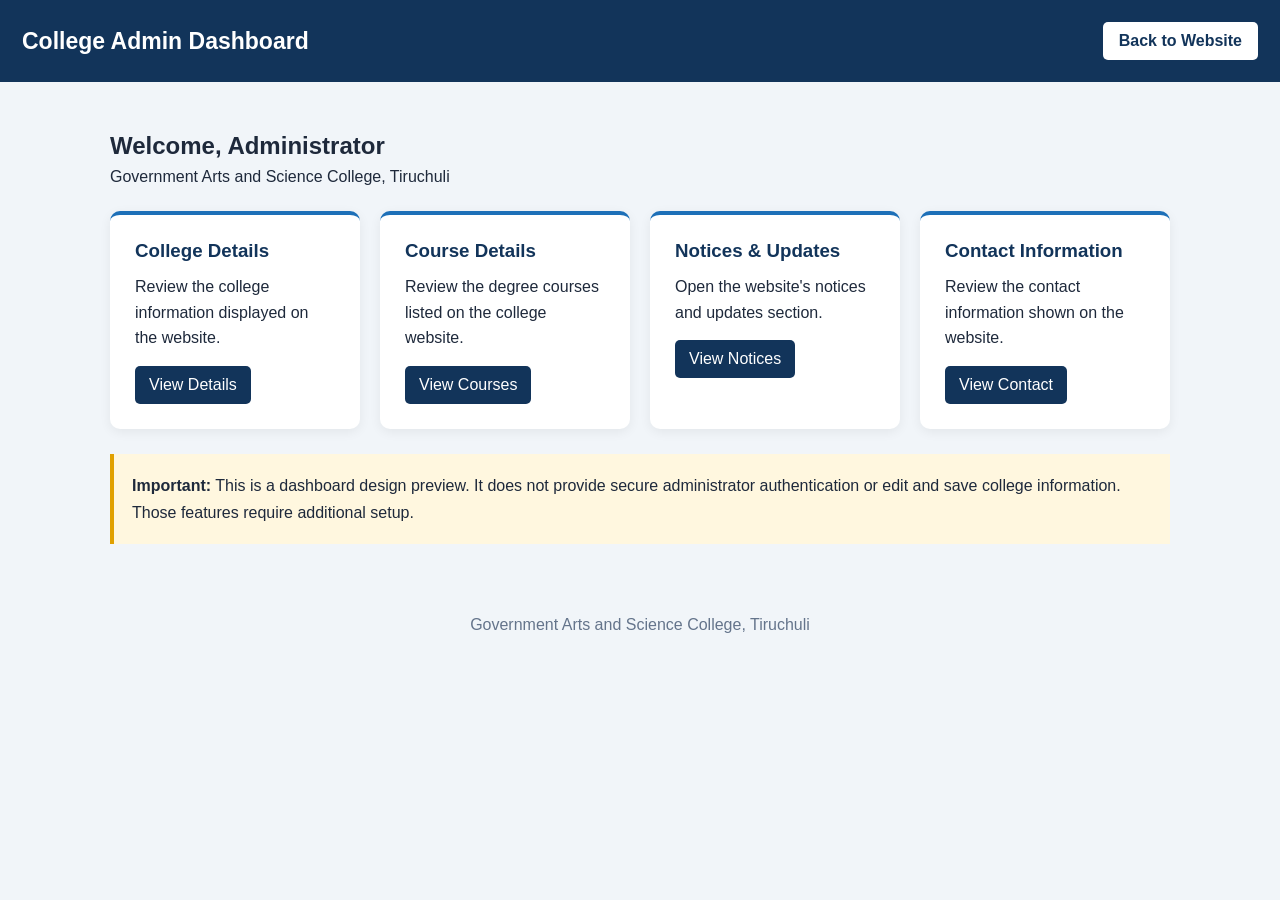
==== admin-dashboard.html @ 60c7c459 "Add files via upload" ====
<!DOCTYPE html>
<html lang="en">
<head>
    <meta charset="UTF-8">
    <meta name="viewport" content="width=device-width, initial-scale=1.0">
    <title>College Admin Dashboard</title>

    <style>
        * {
            box-sizing: border-box;
            margin: 0;
            padding: 0;
        }

        body {
            font-family: Arial, sans-serif;
            background: #f1f5f9;
            color: #1e293b;
        }

        header {
            background: #12345a;
            color: white;
            padding: 22px;
            display: flex;
            justify-content: space-between;
            align-items: center;
            flex-wrap: wrap;
            gap: 15px;
        }

        header h1 {
            font-size: 23px;
        }

        .back-button {
            background: white;
            color: #12345a;
            padding: 10px 16px;
            border-radius: 5px;
            text-decoration: none;
            font-weight: bold;
        }

        .container {
            max-width: 1100px;
            margin: 30px auto;
            padding: 20px;
        }

        .welcome {
            margin-bottom: 25px;
        }

        .welcome h2 {
            margin-bottom: 8px;
        }

        .cards {
            display: grid;
            grid-template-columns: repeat(auto-fit, minmax(220px, 1fr));
            gap: 20px;
        }

        .card {
            background: white;
            padding: 25px;
            border-radius: 10px;
            box-shadow: 0 3px 12px #00000010;
            border-top: 4px solid #1d70b8;
        }

        .card h3 {
            margin-bottom: 12px;
            color: #12345a;
        }

        .card p {
            line-height: 1.6;
            margin-bottom: 15px;
        }

        .card a {
            display: inline-block;
            background: #12345a;
            color: white;
            text-decoration: none;
            padding: 10px 14px;
            border-radius: 5px;
        }

        .notice {
            margin-top: 25px;
            background: #fff7df;
            padding: 18px;
            border-left: 4px solid #e0a000;
            line-height: 1.7;
        }

        footer {
            text-align: center;
            padding: 22px;
            color: #64748b;
        }

        @media (max-width: 600px) {
            header h1 {
                font-size: 19px;
            }

            .container {
                padding: 15px;
            }
        }
    </style>
</head>

<body>

    <header>
        <h1>College Admin Dashboard</h1>
        <a class="back-button" href="index.html">Back to Website</a>
    </header>

    <main class="container">

        <section class="welcome">
            <h2>Welcome, Administrator</h2>
            <p>Government Arts and Science College, Tiruchuli</p>
        </section>

        <section class="cards">

            <article class="card">
                <h3>College Details</h3>
                <p>Review the college information displayed on the website.</p>
                <a href="index.html#about">View Details</a>
            </article>

            <article class="card">
                <h3>Course Details</h3>
                <p>Review the degree courses listed on the college website.</p>
                <a href="index.html#courses">View Courses</a>
            </article>

            <article class="card">
                <h3>Notices & Updates</h3>
                <p>Open the website's notices and updates section.</p>
                <a href="index.html#notices">View Notices</a>
            </article>

            <article class="card">
                <h3>Contact Information</h3>
                <p>Review the contact information shown on the website.</p>
                <a href="index.html#contact">View Contact</a>
            </article>

        </section>

        <section class="notice">
            <strong>Important:</strong>
            This is a dashboard design preview. It does not provide
            secure administrator authentication or edit and save
            college information. Those features require additional setup.
        </section>

    </main>

    <footer>
        Government Arts and Science College, Tiruchuli
    </footer>

</body>
</html>
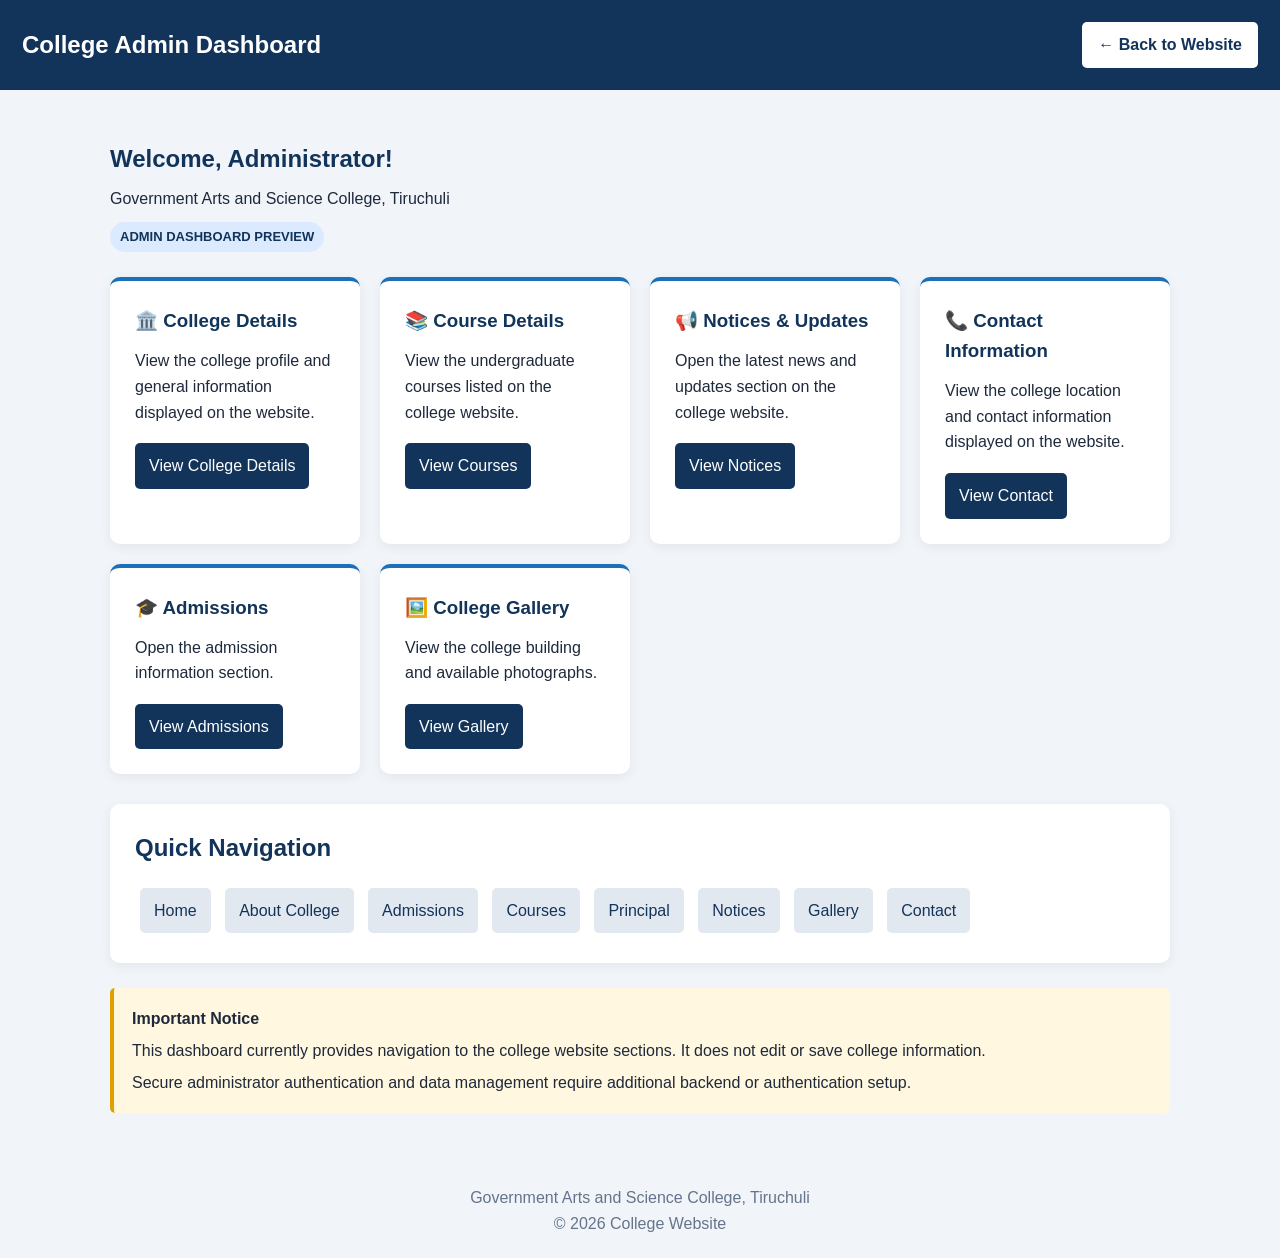
==== commit cc29da3b: "Update admin-dashboard.html" ====
--- a/admin-dashboard.html
+++ b/admin-dashboard.html
@@ -3,6 +3,7 @@
 <head>
     <meta charset="UTF-8">
     <meta name="viewport" content="width=device-width, initial-scale=1.0">
+
     <title>College Admin Dashboard</title>
 
     <style>
@@ -16,6 +17,7 @@
             font-family: Arial, sans-serif;
             background: #f1f5f9;
             color: #1e293b;
+            line-height: 1.6;
         }
 
         header {
@@ -30,7 +32,7 @@
         }
 
         header h1 {
-            font-size: 23px;
+            font-size: 24px;
         }
 
         .back-button {
@@ -42,6 +44,10 @@
             font-weight: bold;
         }
 
+        .back-button:hover {
+            background: #dbeafe;
+        }
+
         .container {
             max-width: 1100px;
             margin: 30px auto;
@@ -54,6 +60,18 @@
 
         .welcome h2 {
             margin-bottom: 8px;
+            color: #12345a;
+        }
+
+        .dashboard-label {
+            display: inline-block;
+            margin-top: 10px;
+            padding: 5px 10px;
+            background: #dbeafe;
+            color: #12345a;
+            border-radius: 20px;
+            font-size: 13px;
+            font-weight: bold;
         }
 
         .cards {
@@ -76,8 +94,7 @@
         }
 
         .card p {
-            line-height: 1.6;
-            margin-bottom: 15px;
+            margin-bottom: 18px;
         }
 
         .card a {
@@ -89,12 +106,47 @@
             border-radius: 5px;
         }
 
+        .card a:hover {
+            background: #1d70b8;
+        }
+
         .notice {
             margin-top: 25px;
             background: #fff7df;
             padding: 18px;
             border-left: 4px solid #e0a000;
-            line-height: 1.7;
+            border-radius: 5px;
+        }
+
+        .notice p {
+            margin-top: 6px;
+        }
+
+        .quick-actions {
+            margin-top: 30px;
+            padding: 25px;
+            background: white;
+            border-radius: 10px;
+            box-shadow: 0 3px 12px #00000010;
+        }
+
+        .quick-actions h2 {
+            color: #12345a;
+            margin-bottom: 15px;
+        }
+
+        .quick-actions a {
+            display: inline-block;
+            margin: 5px;
+            padding: 10px 14px;
+            background: #e2e8f0;
+            color: #12345a;
+            text-decoration: none;
+            border-radius: 5px;
+        }
+
+        .quick-actions a:hover {
+            background: #cbd5e1;
         }
 
         footer {
@@ -111,64 +163,157 @@
             .container {
                 padding: 15px;
             }
+
+            .card {
+                padding: 20px;
+            }
         }
     </style>
 </head>
 
 <body>
 
-    <header>
-        <h1>College Admin Dashboard</h1>
-        <a class="back-button" href="index.html">Back to Website</a>
-    </header>
-
-    <main class="container">
-
-        <section class="welcome">
-            <h2>Welcome, Administrator</h2>
-            <p>Government Arts and Science College, Tiruchuli</p>
-        </section>
-
-        <section class="cards">
-
-            <article class="card">
-                <h3>College Details</h3>
-                <p>Review the college information displayed on the website.</p>
-                <a href="index.html#about">View Details</a>
-            </article>
-
-            <article class="card">
-                <h3>Course Details</h3>
-                <p>Review the degree courses listed on the college website.</p>
-                <a href="index.html#courses">View Courses</a>
-            </article>
-
-            <article class="card">
-                <h3>Notices & Updates</h3>
-                <p>Open the website's notices and updates section.</p>
-                <a href="index.html#notices">View Notices</a>
-            </article>
-
-            <article class="card">
-                <h3>Contact Information</h3>
-                <p>Review the contact information shown on the website.</p>
-                <a href="index.html#contact">View Contact</a>
-            </article>
-
-        </section>
-
-        <section class="notice">
-            <strong>Important:</strong>
-            This is a dashboard design preview. It does not provide
-            secure administrator authentication or edit and save
-            college information. Those features require additional setup.
-        </section>
-
-    </main>
-
-    <footer>
+<header>
+    <h1>College Admin Dashboard</h1>
+
+    <a class="back-button" href="index.html">
+        ← Back to Website
+    </a>
+</header>
+
+<main class="container">
+
+    <section class="welcome">
+        <h2>Welcome, Administrator!</h2>
+
+        <p>Government Arts and Science College, Tiruchuli</p>
+
+        <span class="dashboard-label">ADMIN DASHBOARD PREVIEW</span>
+    </section>
+
+    <section class="cards">
+
+        <article class="card">
+            <h3>🏛️ College Details</h3>
+
+            <p>
+                View the college profile and general information
+                displayed on the website.
+            </p>
+
+            <a href="index.html#about">
+                View College Details
+            </a>
+        </article>
+
+        <article class="card">
+            <h3>📚 Course Details</h3>
+
+            <p>
+                View the undergraduate courses listed on the
+                college website.
+            </p>
+
+            <a href="index.html#courses">
+                View Courses
+            </a>
+        </article>
+
+        <article class="card">
+            <h3>📢 Notices & Updates</h3>
+
+            <p>
+                Open the latest news and updates section
+                on the college website.
+            </p>
+
+            <a href="index.html#notices">
+                View Notices
+            </a>
+        </article>
+
+        <article class="card">
+            <h3>📞 Contact Information</h3>
+
+            <p>
+                View the college location and contact information
+                displayed on the website.
+            </p>
+
+            <a href="index.html#contact">
+                View Contact
+            </a>
+        </article>
+
+        <article class="card">
+            <h3>🎓 Admissions</h3>
+
+            <p>
+                Open the admission information section.
+            </p>
+
+            <a href="index.html#admissions">
+                View Admissions
+            </a>
+        </article>
+
+        <article class="card">
+            <h3>🖼️ College Gallery</h3>
+
+            <p>
+                View the college building and available photographs.
+            </p>
+
+            <a href="index.html#gallery">
+                View Gallery
+            </a>
+        </article>
+
+    </section>
+
+    <section class="quick-actions">
+
+        <h2>Quick Navigation</h2>
+
+        <a href="index.html#home">Home</a>
+        <a href="index.html#about">About College</a>
+        <a href="index.html#admissions">Admissions</a>
+        <a href="index.html#courses">Courses</a>
+        <a href="index.html#principal">Principal</a>
+        <a href="index.html#notices">Notices</a>
+        <a href="index.html#gallery">Gallery</a>
+        <a href="index.html#contact">Contact</a>
+
+    </section>
+
+    <section class="notice">
+
+        <strong>Important Notice</strong>
+
+        <p>
+            This dashboard currently provides navigation to the
+            college website sections. It does not edit or save
+            college information.
+        </p>
+
+        <p>
+            Secure administrator authentication and data management
+            require additional backend or authentication setup.
+        </p>
+
+    </section>
+
+</main>
+
+<footer>
+    <p>
         Government Arts and Science College, Tiruchuli
-    </footer>
+    </p>
+
+    <p>
+        © 2026 College Website
+    </p>
+</footer>
 
 </body>
-</html>+</html>
